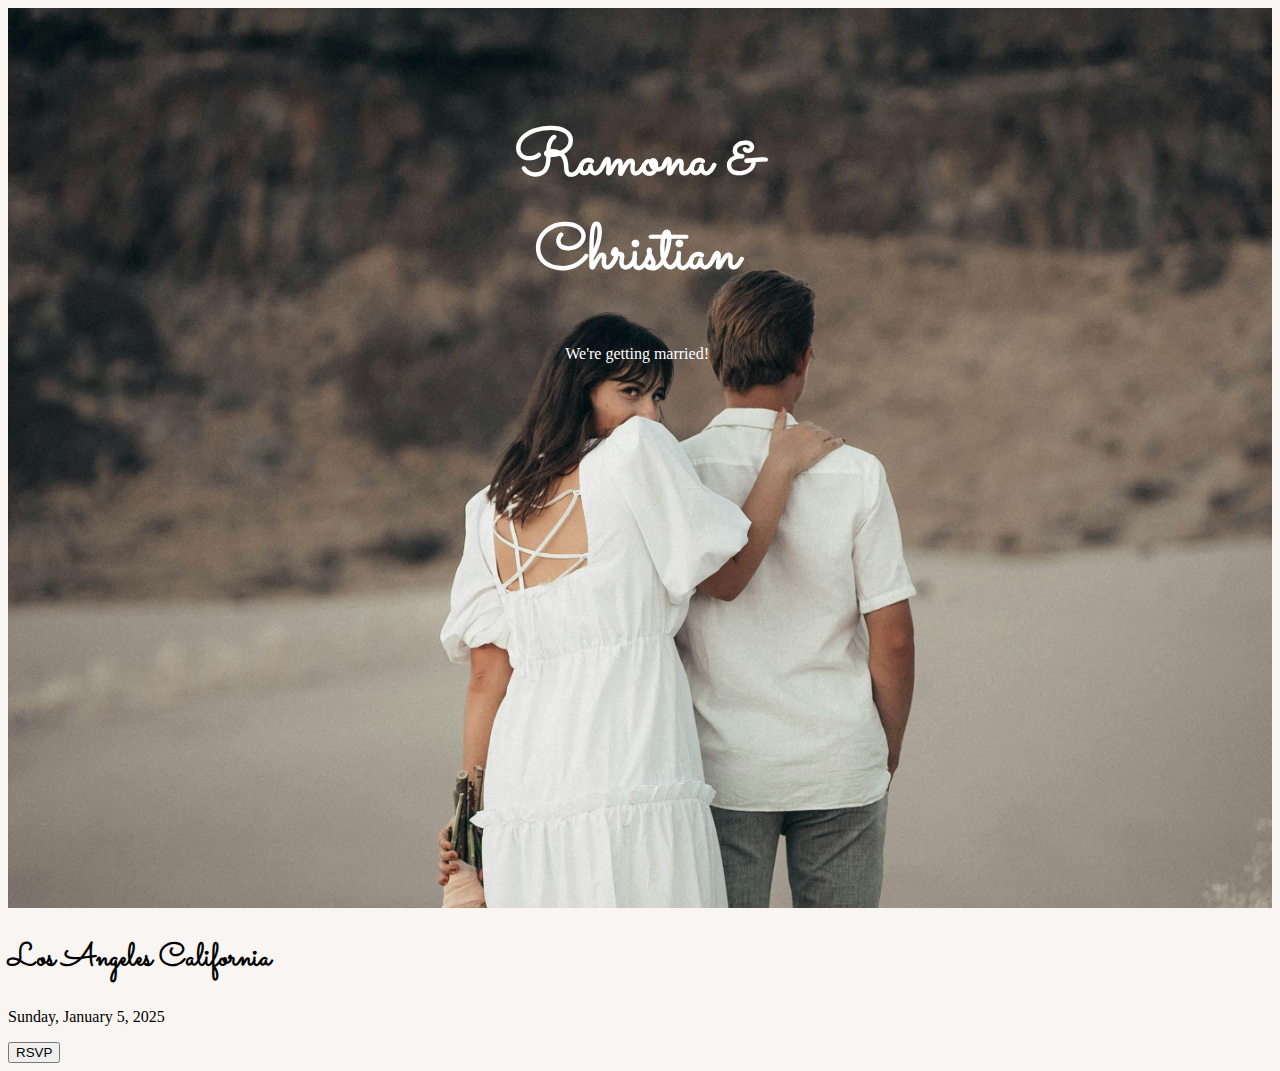
==== index.html @ 58c7f7dc "Added JavaScript to display a date and a countdown timer until that date." ====
<!DOCTYPE html>
<html lang="en">
<head>
    <meta charset="UTF-8">
    <meta name="viewport" content="width=device-width, initial-scale=1.0">
    <title>RSVP</title>
    <link href="https://cdn.jsdelivr.net/npm/bootstrap@5.2.3/dist/css/bootstrap.min.css" rel="stylesheet" integrity="sha384-rbsA2VBKQhggwzxH7pPCaAqO46MgnOM80zW1RWuH61DGLwZJEdK2Kadq2F9CUG65" crossorigin="anonymous">
    <link rel="stylesheet" href="styles/styles.css">
</head>

<body>

    <div class="container-fluid row">
        <!-- container-fluid makes the container responsive -->
        <div class="col-8">
            <!-- There are 12 columns in Bootstrap. col-8 covers 8 columns -->
            <div id="left_container">
                <div id="main_text">
                    <h1>Ramona &<br> Christian</h1>
                    <p id="news">We're getting married!</p>
                </div>
                <img id="main_couple" src="images/couple.jpg" alt="engaged couple">
            </div>
        </div>
        <div class="col-4 text-center">
            <h2>Los Angeles California</h2>
            <p id="display_wedding_date"></p>
            <p id="count_down"></p>
            <script>
            // Add script tags when writing JavaScript
                var wedding_date = new Date("January 5, 2025 12:00:00").getTime();
                // stored a date in the timestamp of milliseconds (.getTime()) in the wedding_date variable
                
                var display_date = new Date(wedding_date);
                var options = { weekday: 'long', month: 'long', day: 'numeric', year: 'numeric' };
                var formattedDateString = display_date.toLocaleDateString('en-US', options);
                // stores the wedding date inside display_date variable
                // the variable options is storing the configuration settings for the toLocaleDateString method
                // the toLocaleDateString is responsible for formatting the date string

                document.getElementById("display_wedding_date").innerHTML = formattedDateString;
                // changes the string of this id to the string in formattedDateString

                var update_count_down = setInterval(function() {
                // setInterval repeatedly calls a function and updates the countdown every 1 second
                    var now = new Date().getTime();
                    // Get today's date and time
                    var distance = wedding_date - now;
                    // Find the difference from now until the wedding date in milliseconds

                    // Time calculations for days, hours, minutes and seconds
                    var days = Math.floor(distance / (1000 * 60 * 60 * 24));
                    var hours = Math.floor((distance % (1000 * 60 * 60 * 24)) / (1000 * 60 * 60));
                    var minutes = Math.floor((distance % (1000 * 60 * 60)) / (1000 * 60));
                    var seconds = Math.floor((distance % (1000 * 60)) / 1000);
                        
                    // Output the result in an element with id="count_down"
                    document.getElementById("count_down").innerHTML = days + "d " + hours + "h "
                    + minutes + "m " + seconds + "s ";

                }, 1000);
                // Call the function every 1000 milliseconds (1 second)
            </script>
            <div class="d-grid rsvp_btn">
                <button class="btn btn-primary" type="button">RSVP</button>
            </div>
        </div>
    </div>
    <script src="https://cdn.jsdelivr.net/npm/bootstrap@5.2.3/dist/js/bootstrap.bundle.min.js" integrity="sha384-kenU1KFdBIe4zVF0s0G1M5b4hcpxyD9F7jL+jjXkk+Q2h455rYXK/7HAuoJl+0I4" crossorigin="anonymous"></script>
</body>
</html>
---- styles/styles.css ----
@import url('https://fonts.googleapis.com/css2?family=Sacramento&display=swap');

body    {
    background-color:#F8F5F2;
}

#left_container {
    position: relative;
    text-align: center;
    width: 100%;
    height: 100vh;
}

#main_text {
    position: absolute;
    top: 7%;
    left: 40%;
}

h1  {
    color: white;
    font-family: 'Sacramento', cursive;
    font-size: 4em;
}

h2  {
    color: black;
    font-family: 'Sacramento', cursive;
    font-size: 2em;
    top: 40%;
    position: relative;
}

p {
    top: 40%;
    position: relative;
}

#news {
    color: white;
}

#main_couple {
    width: 100%;
    height: 100vh;
    object-fit: cover;
}
/* vh stands for viewport height. It makes this image the height of the device */
/* object-fit: cover, this attribute maintains the image's aspect ratio, but covers all available space */

.btn-primary {
    --bs-btn-color:#BC8034;
    --bs-btn-bg: none;
    --bs-btn-border-color:#BC8034;
    --bs-btn-hover-bg:#BC8034;
    --bs-btn-hover-border-color: none;
}

.rsvp_btn {
    position: relative;
    top: 40%;
}
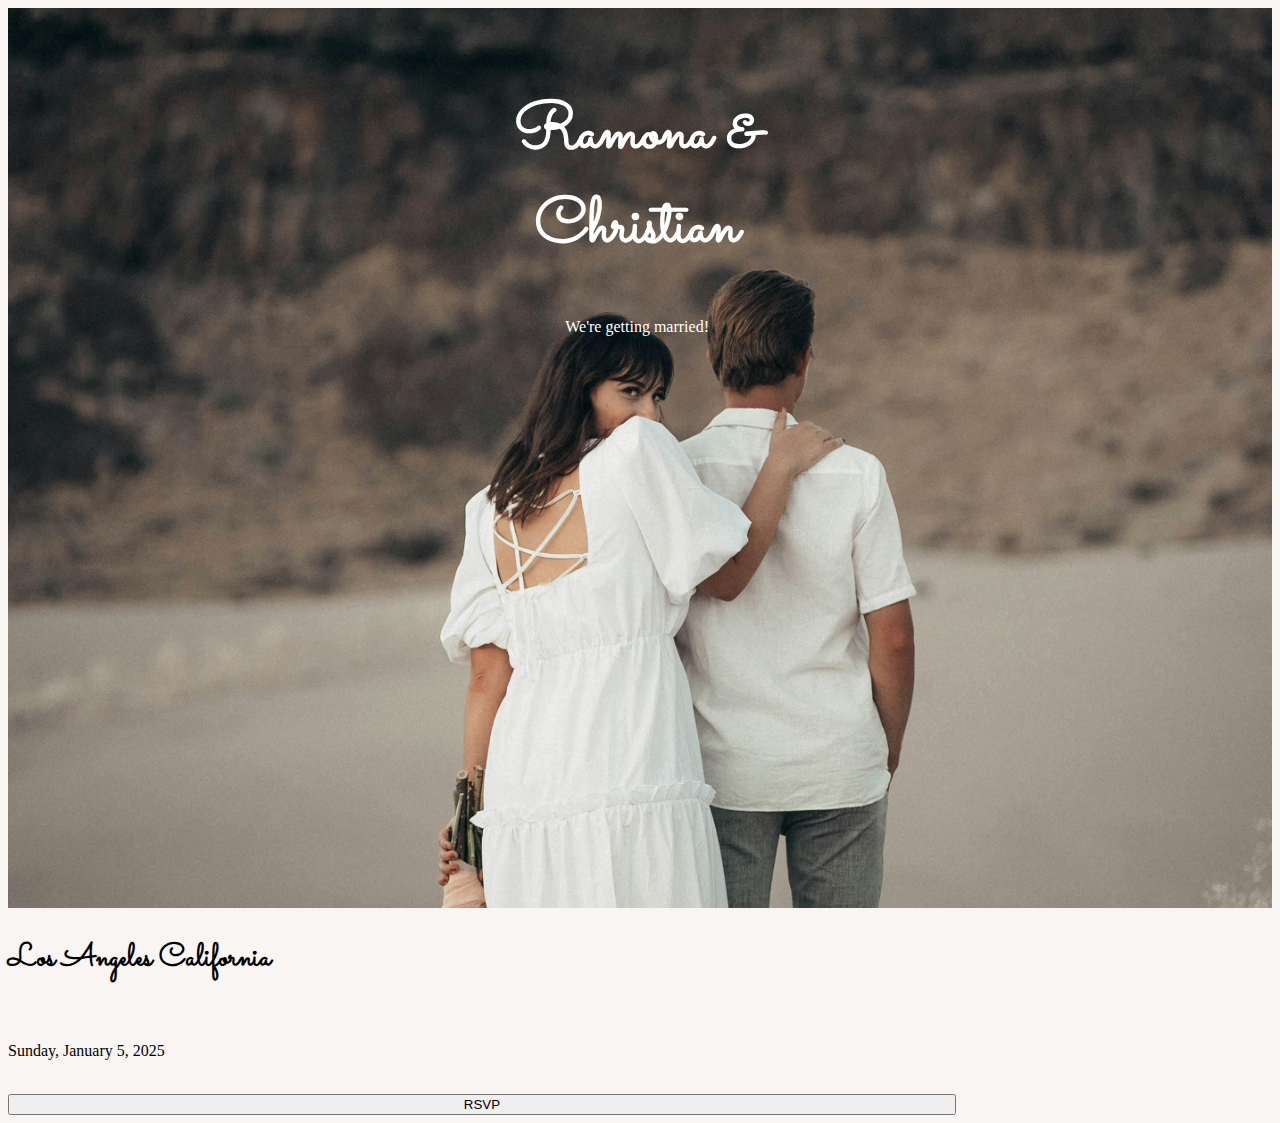
==== commit 79f27166: "Added formatting to countdown timer and adjusted it's styles for spacing. Created a html file for th" ====
--- a/index.html
+++ b/index.html
@@ -19,11 +19,12 @@
                     <h1>Ramona &<br> Christian</h1>
                     <p id="news">We're getting married!</p>
                 </div>
-                <img id="main_couple" src="images/couple.jpg" alt="engaged couple">
+                <img id="main_couple" src="images/couple.jpg" alt="an engaged couple" title="We're getting married!">
             </div>
         </div>
         <div class="col-4 text-center">
             <h2>Los Angeles California</h2>
+            <br>
             <p id="display_wedding_date"></p>
             <p id="count_down"></p>
             <script>
@@ -32,37 +33,36 @@
                 // stored a date in the timestamp of milliseconds (.getTime()) in the wedding_date variable
                 
                 var display_date = new Date(wedding_date);
-                var options = { weekday: 'long', month: 'long', day: 'numeric', year: 'numeric' };
-                var formattedDateString = display_date.toLocaleDateString('en-US', options);
+                var optionsDate = { weekday: 'long', month: 'long', day: 'numeric', year: 'numeric' };
+                var dateReferenceString = display_date.toLocaleDateString('en-US', optionsDate);
                 // stores the wedding date inside display_date variable
                 // the variable options is storing the configuration settings for the toLocaleDateString method
                 // the toLocaleDateString is responsible for formatting the date string
 
-                document.getElementById("display_wedding_date").innerHTML = formattedDateString;
-                // changes the string of this id to the string in formattedDateString
+                document.getElementById("display_wedding_date").innerHTML = dateReferenceString
+                // changes the string of this id to the string in this variable
 
                 var update_count_down = setInterval(function() {
                 // setInterval repeatedly calls a function and updates the countdown every 1 second
+
                     var now = new Date().getTime();
                     // Get today's date and time
                     var distance = wedding_date - now;
                     // Find the difference from now until the wedding date in milliseconds
 
-                    // Time calculations for days, hours, minutes and seconds
+                    // Time calculations for days and hours
                     var days = Math.floor(distance / (1000 * 60 * 60 * 24));
                     var hours = Math.floor((distance % (1000 * 60 * 60 * 24)) / (1000 * 60 * 60));
-                    var minutes = Math.floor((distance % (1000 * 60 * 60)) / (1000 * 60));
-                    var seconds = Math.floor((distance % (1000 * 60)) / 1000);
-                        
+
                     // Output the result in an element with id="count_down"
-                    document.getElementById("count_down").innerHTML = days + "d " + hours + "h "
-                    + minutes + "m " + seconds + "s ";
+                    document.getElementById("count_down").innerHTML = days + " Days | " + hours + " Hours ";
 
                 }, 1000);
                 // Call the function every 1000 milliseconds (1 second)
             </script>
+            <br>
             <div class="d-grid rsvp_btn">
-                <button class="btn btn-primary" type="button">RSVP</button>
+                <a href="rsvp.html"><button class="btn btn-primary" type="button">RSVP</button></a>      
             </div>
         </div>
     </div>
--- a/styles/styles.css
+++ b/styles/styles.css
@@ -13,7 +13,7 @@
 
 #main_text {
     position: absolute;
-    top: 7%;
+    top: 4%;
     left: 40%;
 }
 
@@ -27,12 +27,12 @@
     color: black;
     font-family: 'Sacramento', cursive;
     font-size: 2em;
-    top: 40%;
+    top: 30%;
     position: relative;
 }
 
 p {
-    top: 40%;
+    top: 30%;
     position: relative;
 }
 
@@ -54,9 +54,10 @@
     --bs-btn-border-color:#BC8034;
     --bs-btn-hover-bg:#BC8034;
     --bs-btn-hover-border-color: none;
+    width: 75%;
 }
 
 .rsvp_btn {
     position: relative;
-    top: 40%;
+    top: 30%;
 }
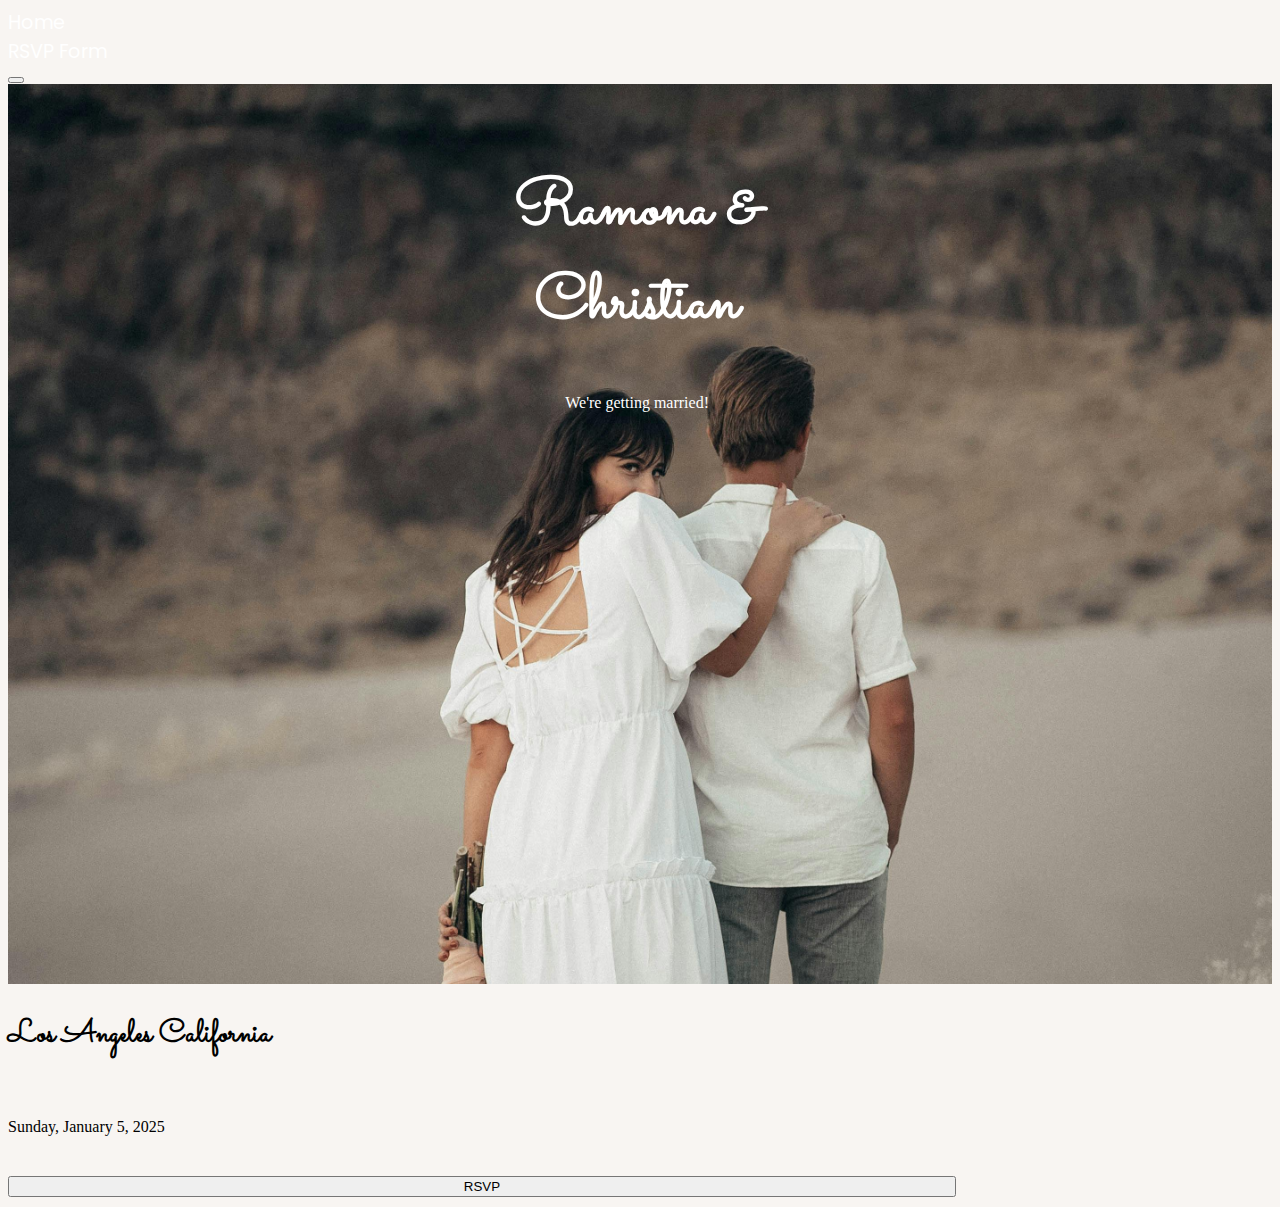
==== commit d62fbe6b: "Added a collapsible nav bar with links in index.html, nav links in rsvp.html and some styling to nav" ====
--- a/index.html
+++ b/index.html
@@ -3,12 +3,25 @@
 <head>
     <meta charset="UTF-8">
     <meta name="viewport" content="width=device-width, initial-scale=1.0">
-    <title>RSVP</title>
+    <title>We're Getting Married! | Ramona & Christian</title>
     <link href="https://cdn.jsdelivr.net/npm/bootstrap@5.2.3/dist/css/bootstrap.min.css" rel="stylesheet" integrity="sha384-rbsA2VBKQhggwzxH7pPCaAqO46MgnOM80zW1RWuH61DGLwZJEdK2Kadq2F9CUG65" crossorigin="anonymous">
     <link rel="stylesheet" href="styles/styles.css">
 </head>
 
 <body>
+    <div class="collapse" id="navbarToggleExternalContent">
+        <div class="bg-dark p-4">
+          <a href="#">Home</a>
+          <a href="rsvp.html">RSVP Form</a>
+        </div>
+    </div>
+    <nav class="navbar navbar-dark bg-dark">
+        <div class="container-fluid">
+            <button class="navbar-toggler" type="button" data-bs-toggle="collapse" data-bs-target="#navbarToggleExternalContent" aria-controls="navbarToggleExternalContent" aria-expanded="false" aria-label="Toggle navigation">
+                <span class="navbar-toggler-icon"></span>
+            </button>
+        </div>
+    </nav>
 
     <div class="container-fluid row">
         <!-- container-fluid makes the container responsive -->
@@ -66,6 +79,6 @@
             </div>
         </div>
     </div>
-    <script src="https://cdn.jsdelivr.net/npm/bootstrap@5.2.3/dist/js/bootstrap.bundle.min.js" integrity="sha384-kenU1KFdBIe4zVF0s0G1M5b4hcpxyD9F7jL+jjXkk+Q2h455rYXK/7HAuoJl+0I4" crossorigin="anonymous"></script>
+    <script src="https://cdn.jsdelivr.net/npm/bootstrap@5.0.2/dist/js/bootstrap.bundle.min.js" integrity="sha384-MrcW6ZMFYlzcLA8Nl+NtUVF0sA7MsXsP1UyJoMp4YLEuNSfAP+JcXn/tWtIaxVXM" crossorigin="anonymous"></script>
 </body>
 </html>--- a/styles/styles.css
+++ b/styles/styles.css
@@ -1,4 +1,4 @@
-@import url('https://fonts.googleapis.com/css2?family=Sacramento&display=swap');
+@import url('https://fonts.googleapis.com/css2?family=Poppins:wght@400;500&family=Sacramento&display=swap');
 
 body    {
     background-color:#F8F5F2;
@@ -31,6 +31,11 @@
     position: relative;
 }
 
+#h1_rsvp {
+    color: black;
+    font-family: arial;
+}
+
 p {
     top: 30%;
     position: relative;
@@ -61,3 +66,16 @@
     position: relative;
     top: 30%;
 }
+
+a   {
+    display: block;
+    font-family: 'Poppins', sans-serif;
+    font-size: 1.2em;
+    color: white;
+    text-decoration: none;
+}
+
+a:hover {
+    color: #BC8034;
+}
+/* Display the a tags or links as a block element, makes the links take up the whole width */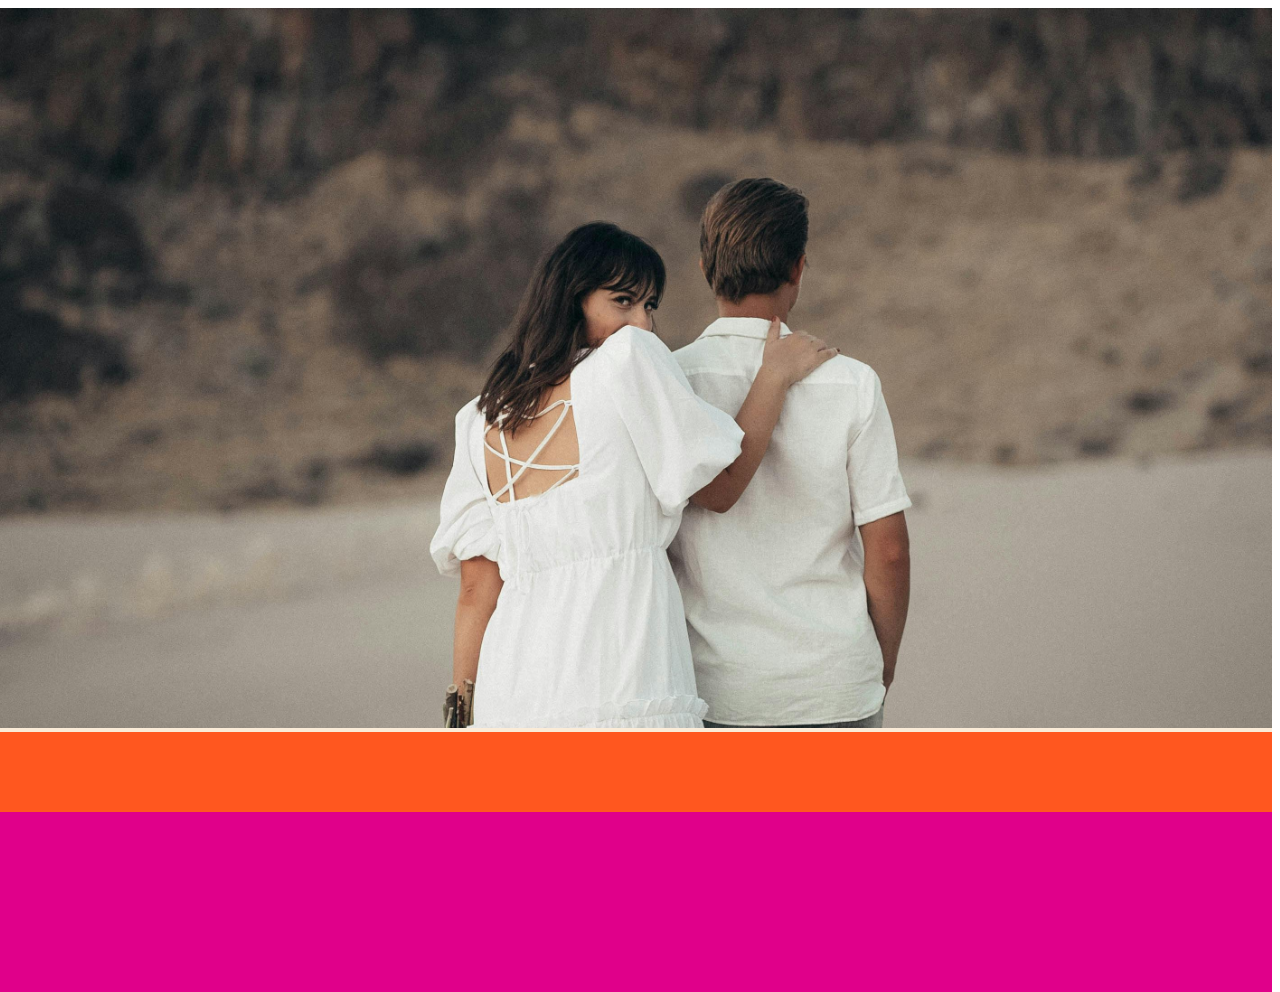
==== commit 632ed8c1: "Changed layout to 3 rows, single column  and colours, pink & orange, of index.html and styles.css" ====
--- a/index.html
+++ b/index.html
@@ -9,76 +9,15 @@
 </head>
 
 <body>
-    <div class="collapse" id="navbarToggleExternalContent">
-        <div class="bg-dark p-4">
-          <a href="#">Home</a>
-          <a href="rsvp.html">RSVP Form</a>
-        </div>
+    <div class="container-fluid row px-0 main_background">
+        <div class="px-0 row welcome_image"><img src="images/couple.jpg" id="main_couple"></div>
+
+    
+        <div class="row welcome_bar"></div>
+        <div class="row info_bar"></div>
+        
     </div>
-    <nav class="navbar navbar-dark bg-dark">
-        <div class="container-fluid">
-            <button class="navbar-toggler" type="button" data-bs-toggle="collapse" data-bs-target="#navbarToggleExternalContent" aria-controls="navbarToggleExternalContent" aria-expanded="false" aria-label="Toggle navigation">
-                <span class="navbar-toggler-icon"></span>
-            </button>
-        </div>
-    </nav>
-
-    <div class="container-fluid row">
-        <!-- container-fluid makes the container responsive -->
-        <div class="col-8">
-            <!-- There are 12 columns in Bootstrap. col-8 covers 8 columns -->
-            <div id="left_container">
-                <div id="main_text">
-                    <h1>Ramona &<br> Christian</h1>
-                    <p id="news">We're getting married!</p>
-                </div>
-                <img id="main_couple" src="images/couple.jpg" alt="an engaged couple" title="We're getting married!">
-            </div>
-        </div>
-        <div class="col-4 text-center">
-            <h2>Los Angeles California</h2>
-            <br>
-            <p id="display_wedding_date"></p>
-            <p id="count_down"></p>
-            <script>
-            // Add script tags when writing JavaScript
-                var wedding_date = new Date("January 5, 2025 12:00:00").getTime();
-                // stored a date in the timestamp of milliseconds (.getTime()) in the wedding_date variable
-                
-                var display_date = new Date(wedding_date);
-                var optionsDate = { weekday: 'long', month: 'long', day: 'numeric', year: 'numeric' };
-                var dateReferenceString = display_date.toLocaleDateString('en-US', optionsDate);
-                // stores the wedding date inside display_date variable
-                // the variable options is storing the configuration settings for the toLocaleDateString method
-                // the toLocaleDateString is responsible for formatting the date string
-
-                document.getElementById("display_wedding_date").innerHTML = dateReferenceString
-                // changes the string of this id to the string in this variable
-
-                var update_count_down = setInterval(function() {
-                // setInterval repeatedly calls a function and updates the countdown every 1 second
-
-                    var now = new Date().getTime();
-                    // Get today's date and time
-                    var distance = wedding_date - now;
-                    // Find the difference from now until the wedding date in milliseconds
-
-                    // Time calculations for days and hours
-                    var days = Math.floor(distance / (1000 * 60 * 60 * 24));
-                    var hours = Math.floor((distance % (1000 * 60 * 60 * 24)) / (1000 * 60 * 60));
-
-                    // Output the result in an element with id="count_down"
-                    document.getElementById("count_down").innerHTML = days + " Days | " + hours + " Hours ";
-
-                }, 1000);
-                // Call the function every 1000 milliseconds (1 second)
-            </script>
-            <br>
-            <div class="d-grid rsvp_btn">
-                <a href="rsvp.html"><button class="btn btn-primary" type="button">RSVP</button></a>      
-            </div>
-        </div>
-    </div>
+    
     <script src="https://cdn.jsdelivr.net/npm/bootstrap@5.0.2/dist/js/bootstrap.bundle.min.js" integrity="sha384-MrcW6ZMFYlzcLA8Nl+NtUVF0sA7MsXsP1UyJoMp4YLEuNSfAP+JcXn/tWtIaxVXM" crossorigin="anonymous"></script>
 </body>
 </html>--- a/styles/styles.css
+++ b/styles/styles.css
@@ -1,21 +1,39 @@
 @import url('https://fonts.googleapis.com/css2?family=Poppins:wght@400;500&family=Sacramento&display=swap');
 
-body    {
-    background-color:#F8F5F2;
+.main_background {
+    background-color:#F19953;
+    height: 100vh;
+    float: right;
 }
 
-#left_container {
+.welcome_image {
+    background-color: antiquewhite;
+}
+
+.welcome_bar {
+    height: 80px;
+    background-color:#FF571F;
+    bottom: 0px;
+}
+
+.info_bar {
+    height: 180px;
+    background-color: #e0008a;
+    float: bottom;
+}
+
+/* #left_container {
     position: relative;
     text-align: center;
     width: 100%;
     height: 100vh;
-}
+} */
 
-#main_text {
+/* #main_text {
     position: absolute;
     top: 4%;
     left: 40%;
-}
+} */
 
 h1  {
     color: white;
@@ -31,29 +49,30 @@
     position: relative;
 }
 
-#h1_rsvp {
+/* #h1_rsvp {
     color: black;
     font-family: arial;
-}
+} */
 
 p {
     top: 30%;
     position: relative;
 }
 
-#news {
+/* #news {
     color: white;
-}
+} */
 
 #main_couple {
-    width: 100%;
-    height: 100vh;
+    width: 100vw;
+    height: 80vh;
     object-fit: cover;
+    padding: 0px;
 }
 /* vh stands for viewport height. It makes this image the height of the device */
 /* object-fit: cover, this attribute maintains the image's aspect ratio, but covers all available space */
 
-.btn-primary {
+/* .btn-primary {
     --bs-btn-color:#BC8034;
     --bs-btn-bg: none;
     --bs-btn-border-color:#BC8034;
@@ -73,9 +92,10 @@
     font-size: 1.2em;
     color: white;
     text-decoration: none;
-}
+} */
+/* text-decoration: none; removed the underline from the nav links */
 
-a:hover {
+/* a:hover {
     color: #BC8034;
-}
+} */
 /* Display the a tags or links as a block element, makes the links take up the whole width */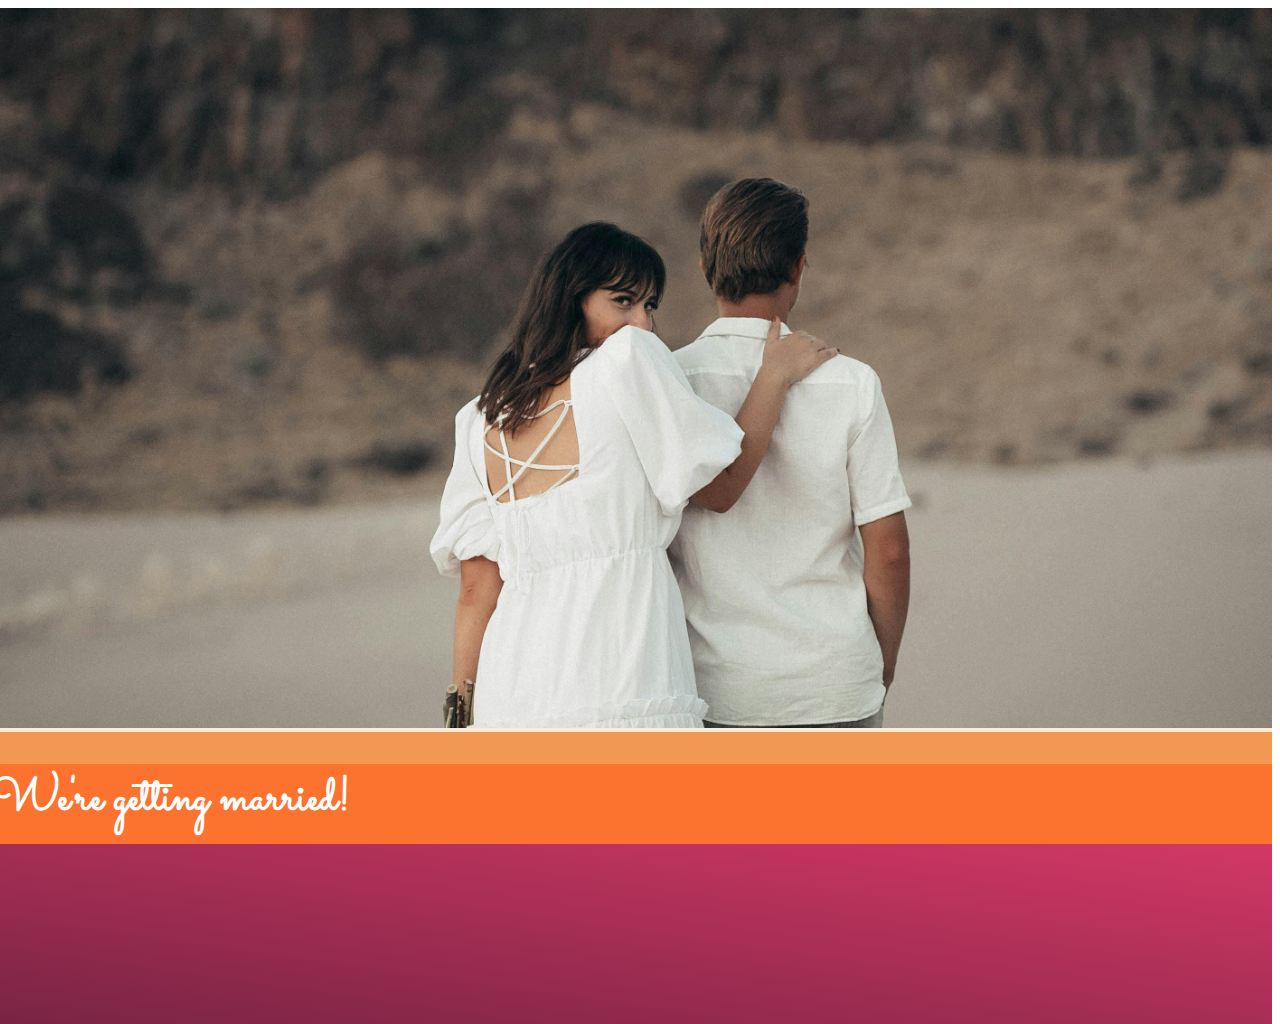
==== commit df807d44: "Changed colours of index page to match new design, colour picker" ====
--- a/index.html
+++ b/index.html
@@ -13,7 +13,7 @@
         <div class="px-0 row welcome_image"><img src="images/couple.jpg" id="main_couple"></div>
 
     
-        <div class="row welcome_bar"></div>
+        <div class="row welcome_bar"><h1 class="text-center">We're getting married!</h1></div>
         <div class="row info_bar"></div>
         
     </div>
--- a/styles/styles.css
+++ b/styles/styles.css
@@ -1,4 +1,6 @@
 @import url('https://fonts.googleapis.com/css2?family=Poppins:wght@400;500&family=Sacramento&display=swap');
+
+/* Colours: #FB732E, #D33866, #782443, #FCA445 */
 
 .main_background {
     background-color:#F19953;
@@ -12,13 +14,13 @@
 
 .welcome_bar {
     height: 80px;
-    background-color:#FF571F;
+    background-color:#FB732E;
     bottom: 0px;
 }
 
 .info_bar {
     height: 180px;
-    background-color: #e0008a;
+    background-image: linear-gradient(to top right, #782443, #D33866);
     float: bottom;
 }
 
@@ -38,7 +40,7 @@
 h1  {
     color: white;
     font-family: 'Sacramento', cursive;
-    font-size: 4em;
+    font-size: 3em;
 }
 
 h2  {
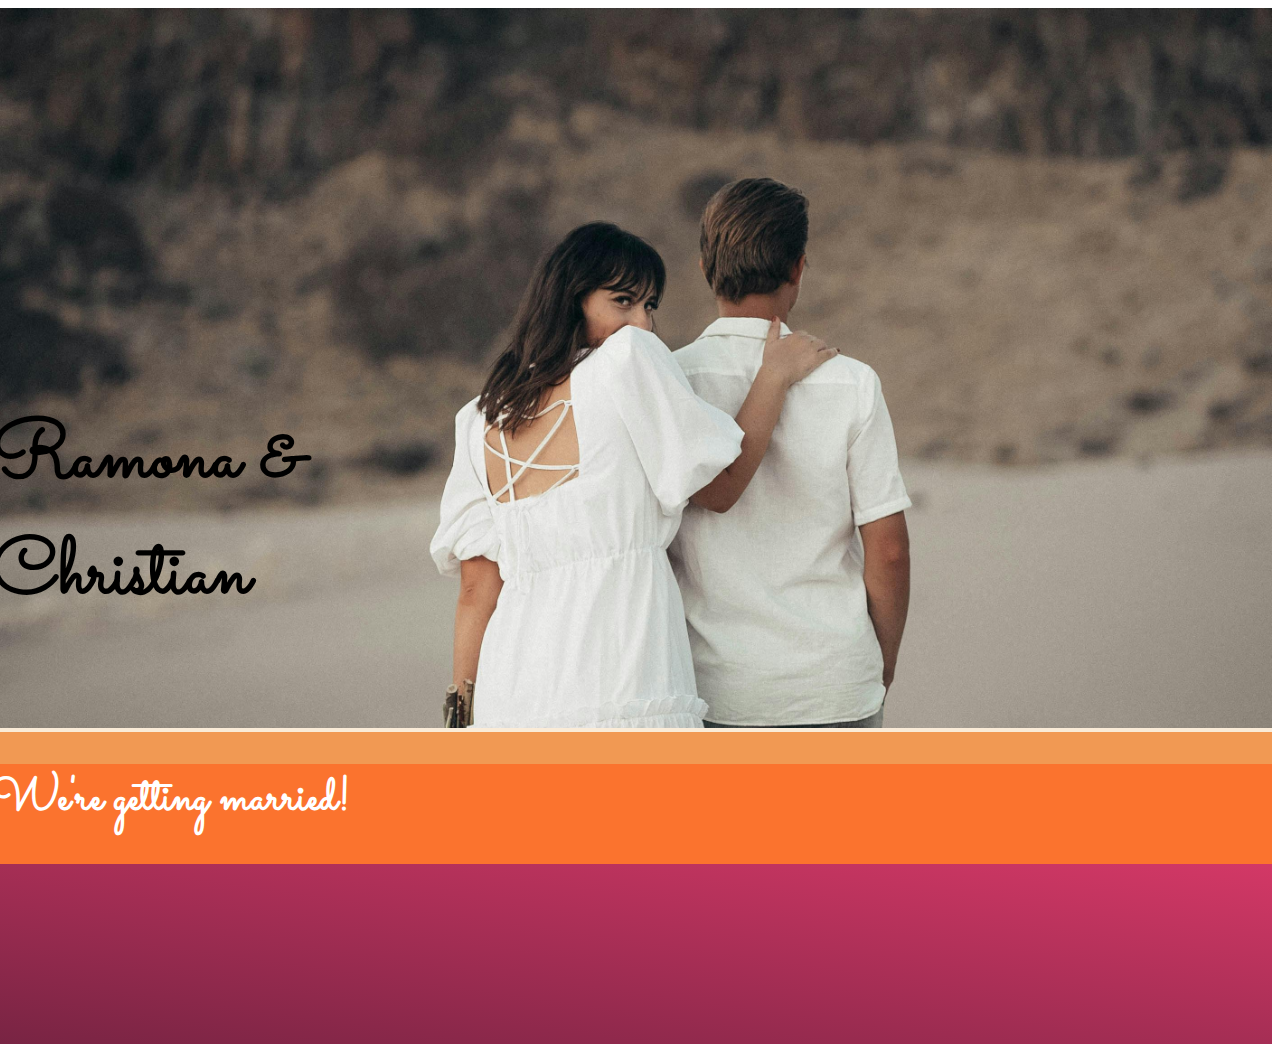
==== commit d487a619: "Added a simple form to rsvp.html and input elements" ====
--- a/index.html
+++ b/index.html
@@ -10,10 +10,12 @@
 
 <body>
     <div class="container-fluid row px-0 main_background">
-        <div class="px-0 row welcome_image"><img src="images/couple.jpg" id="main_couple"></div>
-
+        <div class="px-0 row welcome_image">
+            <h2 class="text-center">Ramona &<br> Christian</h2>
+            <img src="images/couple.jpg" id="main_couple">
+        </div>
     
-        <div class="row welcome_bar"><h1 class="text-center">We're getting married!</h1></div>
+        <div class="row welcome_bar align-items-center"><h1 class="text-center">We're getting married!</h1></div>
         <div class="row info_bar"></div>
         
     </div>
--- a/styles/styles.css
+++ b/styles/styles.css
@@ -13,7 +13,7 @@
 }
 
 .welcome_bar {
-    height: 80px;
+    height: 100px;
     background-color:#FB732E;
     bottom: 0px;
 }
@@ -46,15 +46,10 @@
 h2  {
     color: black;
     font-family: 'Sacramento', cursive;
-    font-size: 2em;
-    top: 30%;
-    position: relative;
+    font-size: 5em;
+    position: absolute;
+    bottom: 200px;
 }
-
-/* #h1_rsvp {
-    color: black;
-    font-family: arial;
-} */
 
 p {
     top: 30%;
@@ -71,33 +66,24 @@
     object-fit: cover;
     padding: 0px;
 }
-/* vh stands for viewport height. It makes this image the height of the device */
-/* object-fit: cover, this attribute maintains the image's aspect ratio, but covers all available space */
 
-/* .btn-primary {
-    --bs-btn-color:#BC8034;
-    --bs-btn-bg: none;
-    --bs-btn-border-color:#BC8034;
-    --bs-btn-hover-bg:#BC8034;
-    --bs-btn-hover-border-color: none;
-    width: 75%;
+/* RSVP WEBPAGE */
+
+#h1_rsvp {
+    color: black;
+    font-family: arial;
+    text-align: center;
 }
 
-.rsvp_btn {
-    position: relative;
-    top: 30%;
+#plus-one {
+    /* scales the checkbox to 1.3 times its original size */
+    transform: scale(1.3);
+    margin-right: 12px;
 }
 
-a   {
-    display: block;
-    font-family: 'Poppins', sans-serif;
-    font-size: 1.2em;
-    color: white;
-    text-decoration: none;
-} */
-/* text-decoration: none; removed the underline from the nav links */
-
-/* a:hover {
-    color: #BC8034;
-} */
-/* Display the a tags or links as a block element, makes the links take up the whole width */+#guest-check {
+    /* CSS layout model, flex, for spacing and aligning items when conntainer size is unknown */
+    display: flex;
+    /* horizontally center */
+    justify-content: center;
+}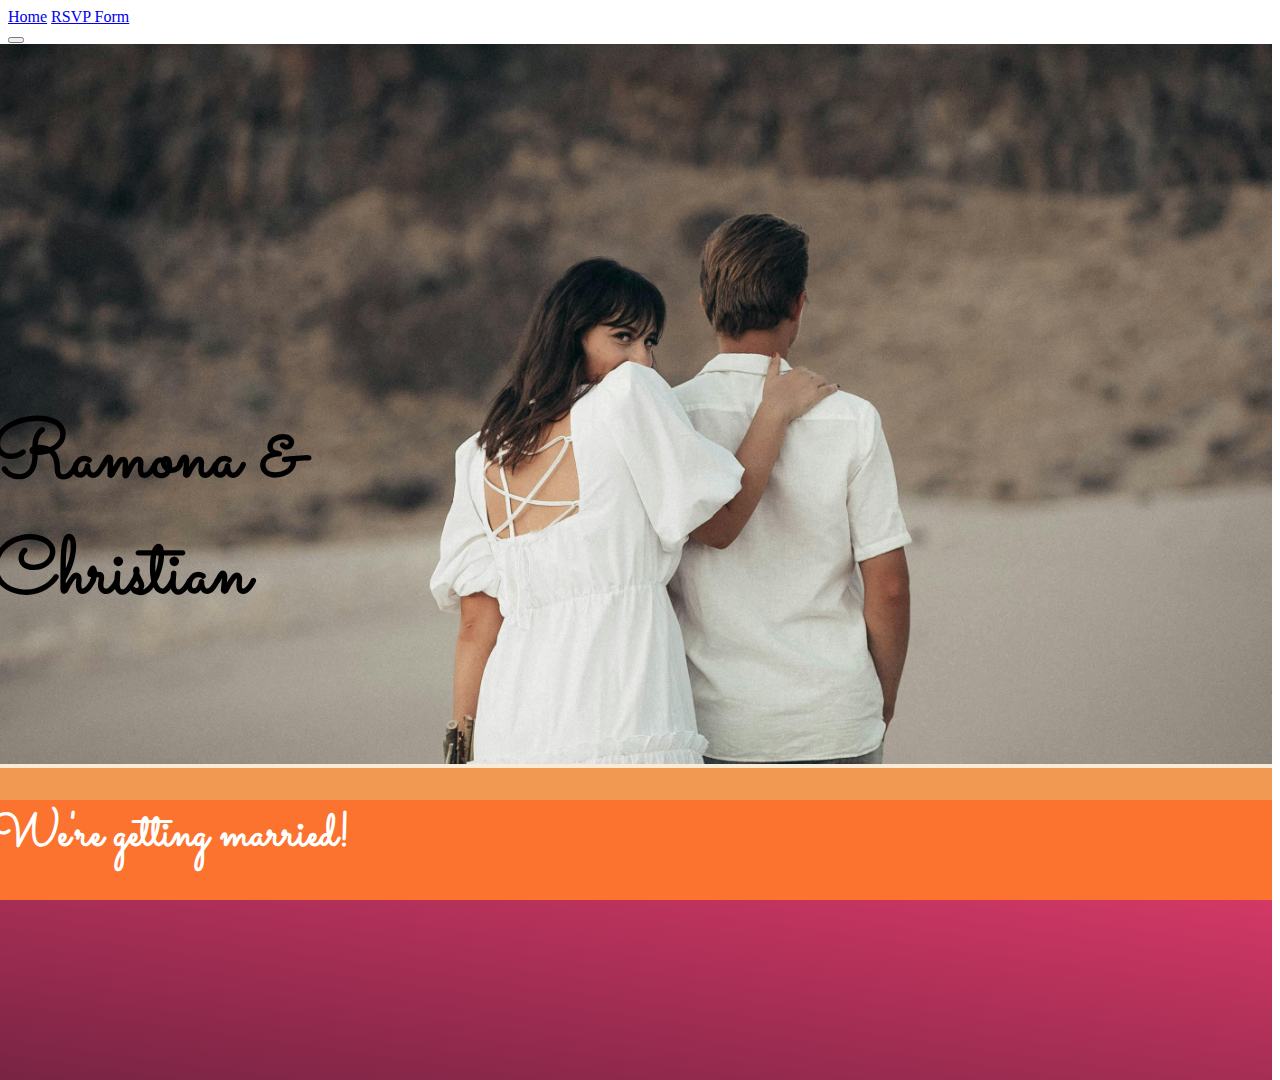
==== commit 57bf404a: "Added javascript to perform client-side validation on First Name form element" ====
--- a/index.html
+++ b/index.html
@@ -9,6 +9,19 @@
 </head>
 
 <body>
+    <div class="collapse" id="navbarToggleExternalContent">
+        <div class="bg-dark p-4">
+          <a href="#">Home</a>
+          <a href="rsvp.html">RSVP Form</a>
+        </div>
+    </div>
+    <nav class="navbar navbar-dark bg-dark">
+        <div class="container-fluid pt-0">
+            <button class="navbar-toggler" type="button" data-bs-toggle="collapse" data-bs-target="#navbarToggleExternalContent" aria-controls="navbarToggleExternalContent" aria-expanded="false" aria-label="Toggle navigation">
+                <span class="navbar-toggler-icon"></span>
+            </button>
+        </div>
+    </nav>
     <div class="container-fluid row px-0 main_background">
         <div class="px-0 row welcome_image">
             <h2 class="text-center">Ramona &<br> Christian</h2>
